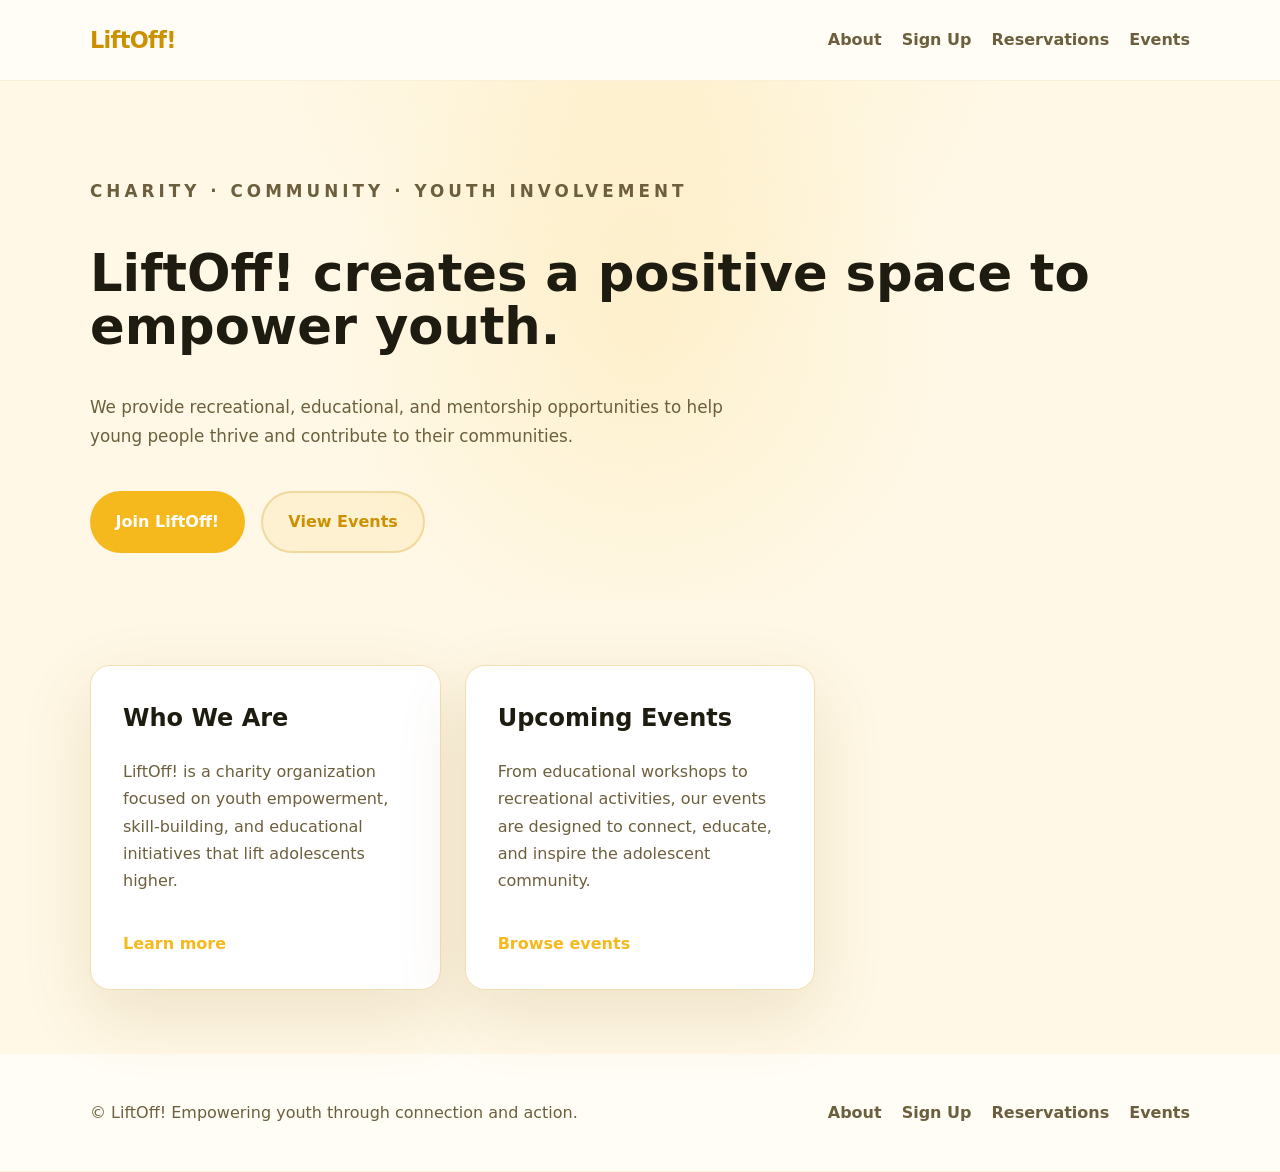
==== index.html @ 83dd5851 "first commit" ====
<!DOCTYPE html>
<html lang="en">
  <head>
    <meta charset="UTF-8" />
    <meta name="viewport" content="width=device-width, initial-scale=1.0" />
    <title>LiftOff! | Promoting Youth Participation</title>
    <link rel="stylesheet" href="styles.css" />
  </head>
  <body>
    <header class="site-header">
      <div class="container header-inner">
        <a class="brand" href="index.html">LiftOff!</a>
        <nav class="main-nav">
          <a href="about.html">About</a>
          <a href="signup.html">Sign Up</a>
          <a href="reservations.html">Reservations</a>
          <a href="events.html">Events</a>
        </nav>
      </div>
    </header>

    <main>
      <section class="hero">
        <div class="container hero-content">
          <p class="eyebrow">Charity · Community · Youth involvement</p>
          <h1>LiftOff! creates a positive space to empower youth.</h1>
          <p>
            We provide recreational, educational, and mentorship opportunities to help young people thrive and contribute to their communities.
          </p>
          <div class="hero-actions">
            <a class="button button-primary" href="signup.html">Join LiftOff!</a>
            <a class="button button-secondary" href="events.html">View Events</a>
          </div>
        </div>
      </section>

      <section class="overview container">
        <article class="card card-feature">
          <h2>Who We Are</h2>
          <p>
            LiftOff! is a charity organization focused on youth empowerment,
            skill-building, and educational initiatives that lift adolescents higher.
          </p>
          <a href="about.html">Learn more</a>
        </article>

        <article class="card card-feature">
          <h2>Upcoming Events</h2>
          <p>
            From educational workshops to recreational activities, our events are designed to connect,
            educate, and inspire the adolescent community.
          </p>
          <a href="events.html">Browse events</a>
        </article>
      </section>
    </main>

    <footer class="site-footer">
      <div class="container footer-inner">
        <p>© LiftOff! Empowering youth through connection and action.</p>
        <nav class="footer-nav">
          <a href="about.html">About</a>
          <a href="signup.html">Sign Up</a>
          <a href="reservations.html">Reservations</a>
          <a href="events.html">Events</a>
        </nav>
      </div>
    </footer>
  </body>
</html>
---- styles.css ----
:root {
  --bg: #fff8e6;
  --surface: #fffdf5;
  --primary: #f5b91d;
  --primary-strong: #cc9100;
  --secondary: #ae7d00;
  --text: #1e1b10;
  --muted: #6d5f3d;
  --border: #f1dfb1;
  --radius: 20px;
  --shadow: 0 24px 70px rgba(133, 95, 14, 0.14);
}

* {
  box-sizing: border-box;
}

body {
  margin: 0;
  font-family: Inter, system-ui, -apple-system, BlinkMacSystemFont, 'Segoe UI', sans-serif;
  background: radial-gradient(circle at top, rgba(245, 185, 29, 0.12), transparent 28%),
    var(--bg);
  color: var(--text);
  line-height: 1.7;
}

a {
  color: inherit;
  text-decoration: none;
}

img {
  max-width: 100%;
  display: block;
}

.container {
  width: min(1100px, calc(100% - 2rem));
  margin: 0 auto;
}

.site-header,
.site-footer {
  width: 100%;
  background: var(--surface);
  border-bottom: 1px solid rgba(204, 145, 0, 0.12);
}

.header-inner,
.footer-inner {
  display: flex;
  align-items: center;
  justify-content: space-between;
  gap: 1rem;
  padding: 1.3rem 0;
}

.brand {
  font-size: 1.4rem;
  font-weight: 800;
  letter-spacing: -0.03em;
  color: var(--primary-strong);
}

.main-nav,
.footer-nav {
  display: flex;
  gap: 1.25rem;
  flex-wrap: wrap;
}

.main-nav a,
.footer-nav a {
  color: var(--muted);
  font-weight: 600;
}

.hero {
  padding: 5rem 0 3rem;
  background: radial-gradient(circle at center, rgba(245, 185, 29, 0.12), transparent 45%);
}

.hero-content {
  display: grid;
  gap: 1.5rem;
}

.eyebrow {
  text-transform: uppercase;
  letter-spacing: 0.24em;
  color: var(--secondary);
  font-size: 0.82rem;
  font-weight: 700;
}

.hero h1 {
  margin: 0;
  font-size: clamp(2.8rem, 4vw, 4.5rem);
  line-height: 1.03;
}

.hero p {
  max-width: 60ch;
  font-size: 1.05rem;
  color: var(--muted);
}

.hero-actions {
  display: flex;
  flex-wrap: wrap;
  gap: 1rem;
}

.button {
  display: inline-flex;
  align-items: center;
  justify-content: center;
  padding: 0.95rem 1.6rem;
  border-radius: 999px;
  font-weight: 700;
  transition: transform 180ms ease, background 180ms ease, color 180ms ease;
}

.button:hover {
  transform: translateY(-1px);
}

.button-primary {
  background: var(--primary);
  color: white;
}

.button-secondary {
  border: 2px solid rgba(204, 145, 0, 0.25);
  color: var(--primary-strong);
  background: rgba(245, 185, 29, 0.1);
}

.overview,
.impact,
.section-content,
.page-section {
  padding: 4rem 0;
}

.card-feature {
  background: white;
  border: 1px solid var(--border);
  border-radius: var(--radius);
  padding: 2rem;
  box-shadow: var(--shadow);
}

.overview {
  display: grid;
  grid-template-columns: repeat(3, minmax(0, 1fr));
  gap: 1.5rem;
}

.overview h2,
.page-section h2 {
  margin-top: 0;
}

.card-feature p {
  color: var(--muted);
}

.card-feature a {
  margin-top: 1.25rem;
  display: inline-block;
  color: var(--primary);
  font-weight: 700;
}

.impact {
  background: rgba(245, 185, 29, 0.12);
  border-radius: 32px;
}

.stats-grid {
  display: grid;
  grid-template-columns: repeat(3, minmax(0, 1fr));
  gap: 1rem;
  margin-top: 2rem;
}

.stat-card {
  background: white;
  border-radius: 24px;
  padding: 1.8rem;
  text-align: center;
  border: 1px solid rgba(15, 23, 42, 0.06);
}

.stat-card strong {
  display: block;
  font-size: 2rem;
  color: var(--primary-strong);
}

.site-footer {
  padding: 1.5rem 0;
}

.site-footer p {
  margin: 0;
  color: var(--muted);
}

@media (max-width: 900px) {
  .overview,
  .stats-grid {
    grid-template-columns: 1fr;
  }

  .header-inner,
  .footer-inner {
    flex-direction: column;
    align-items: flex-start;
  }
}

@media (max-width: 640px) {
  .hero {
    padding-top: 3.5rem;
  }

  .hero h1 {
    font-size: 2.7rem;
  }
}
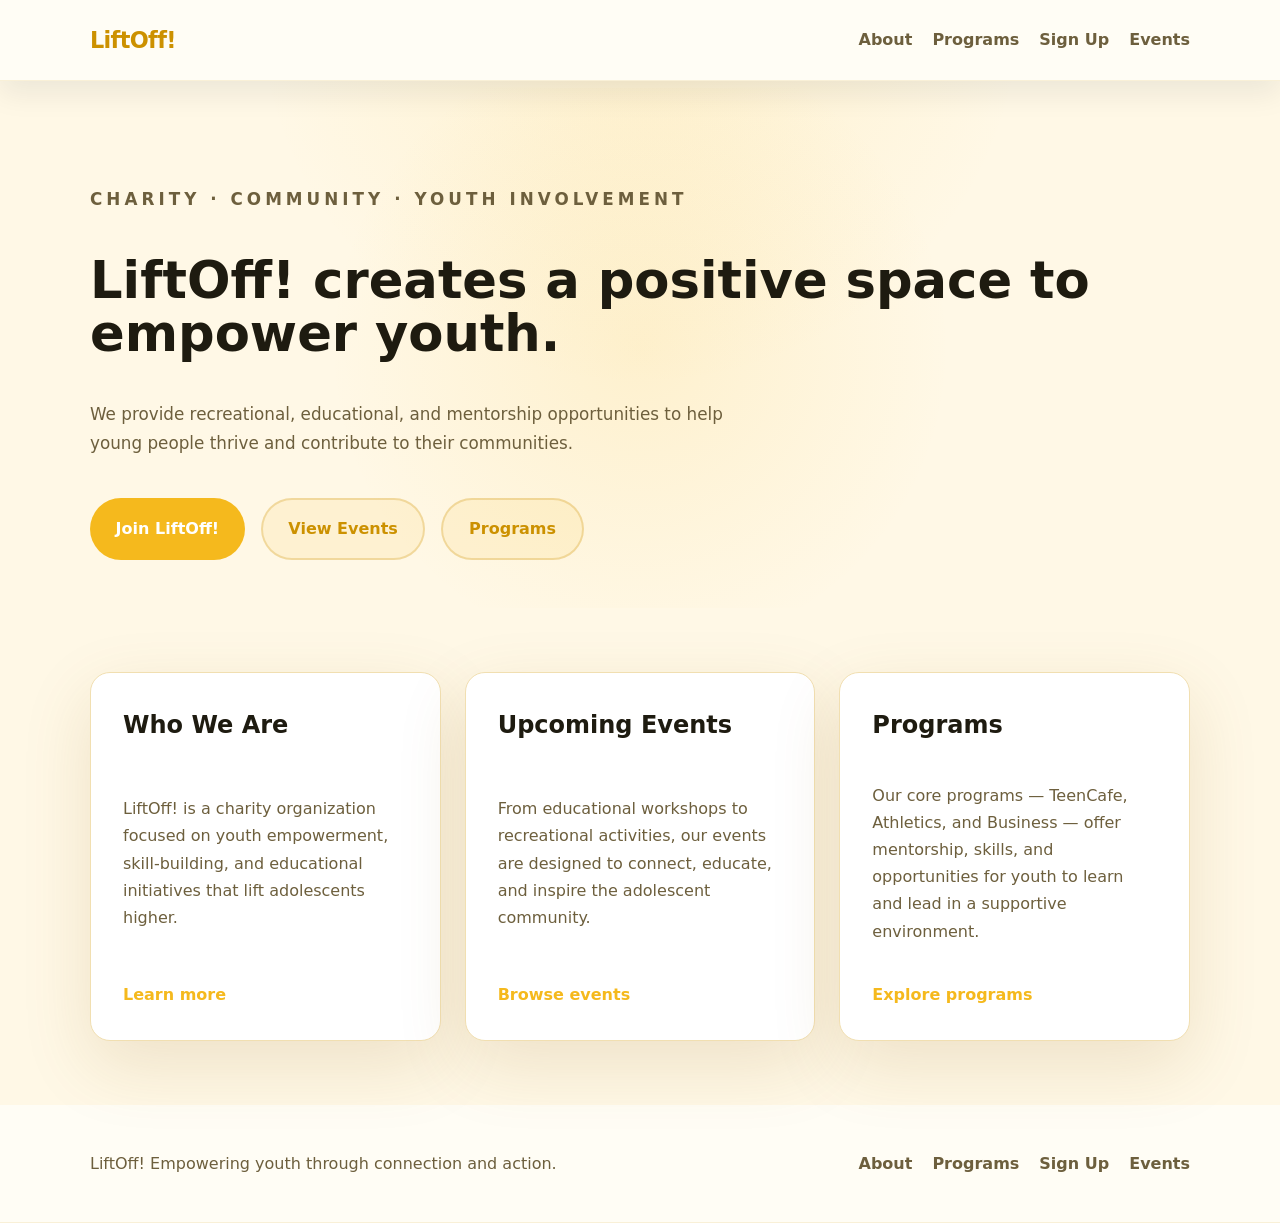
==== commit 44314cf0: "added programs section" ====
--- a/index.html
+++ b/index.html
@@ -12,8 +12,8 @@
         <a class="brand" href="index.html">LiftOff!</a>
         <nav class="main-nav">
           <a href="about.html">About</a>
+          <a href="programs.html">Programs</a>
           <a href="signup.html">Sign Up</a>
-          <a href="reservations.html">Reservations</a>
           <a href="events.html">Events</a>
         </nav>
       </div>
@@ -30,6 +30,7 @@
           <div class="hero-actions">
             <a class="button button-primary" href="signup.html">Join LiftOff!</a>
             <a class="button button-secondary" href="events.html">View Events</a>
+            <a class="button button-secondary" href="programs.html">Programs</a>
           </div>
         </div>
       </section>
@@ -52,16 +53,24 @@
           </p>
           <a href="events.html">Browse events</a>
         </article>
+        <article class="card card-feature">
+          <h2>Programs</h2>
+          <p>
+            Our core programs — TeenCafe, Athletics, and Business — offer mentorship, skills, and opportunities
+            for youth to learn and lead in a supportive environment.
+          </p>
+          <a href="programs.html">Explore programs</a>
+        </article>
       </section>
     </main>
 
     <footer class="site-footer">
       <div class="container footer-inner">
-        <p>© LiftOff! Empowering youth through connection and action.</p>
+        <p>LiftOff! Empowering youth through connection and action.</p>
         <nav class="footer-nav">
           <a href="about.html">About</a>
+          <a href="programs.html">Programs</a>
           <a href="signup.html">Sign Up</a>
-          <a href="reservations.html">Reservations</a>
           <a href="events.html">Events</a>
         </nav>
       </div>
--- a/styles.css
+++ b/styles.css
@@ -17,6 +17,7 @@
 
 body {
   margin: 0;
+  padding-top: 5.5rem;
   font-family: Inter, system-ui, -apple-system, BlinkMacSystemFont, 'Segoe UI', sans-serif;
   background: radial-gradient(circle at top, rgba(245, 185, 29, 0.12), transparent 28%),
     var(--bg);
@@ -44,6 +45,15 @@
   width: 100%;
   background: var(--surface);
   border-bottom: 1px solid rgba(204, 145, 0, 0.12);
+}
+
+.site-header {
+  position: fixed;
+  top: 0;
+  left: 0;
+  right: 0;
+  z-index: 100;
+  box-shadow: 0 12px 30px rgba(15, 23, 42, 0.08);
 }
 
 .header-inner,
@@ -149,6 +159,9 @@
   border-radius: var(--radius);
   padding: 2rem;
   box-shadow: var(--shadow);
+  display: flex;
+  flex-direction: column;
+  justify-content: space-between;
 }
 
 .overview {
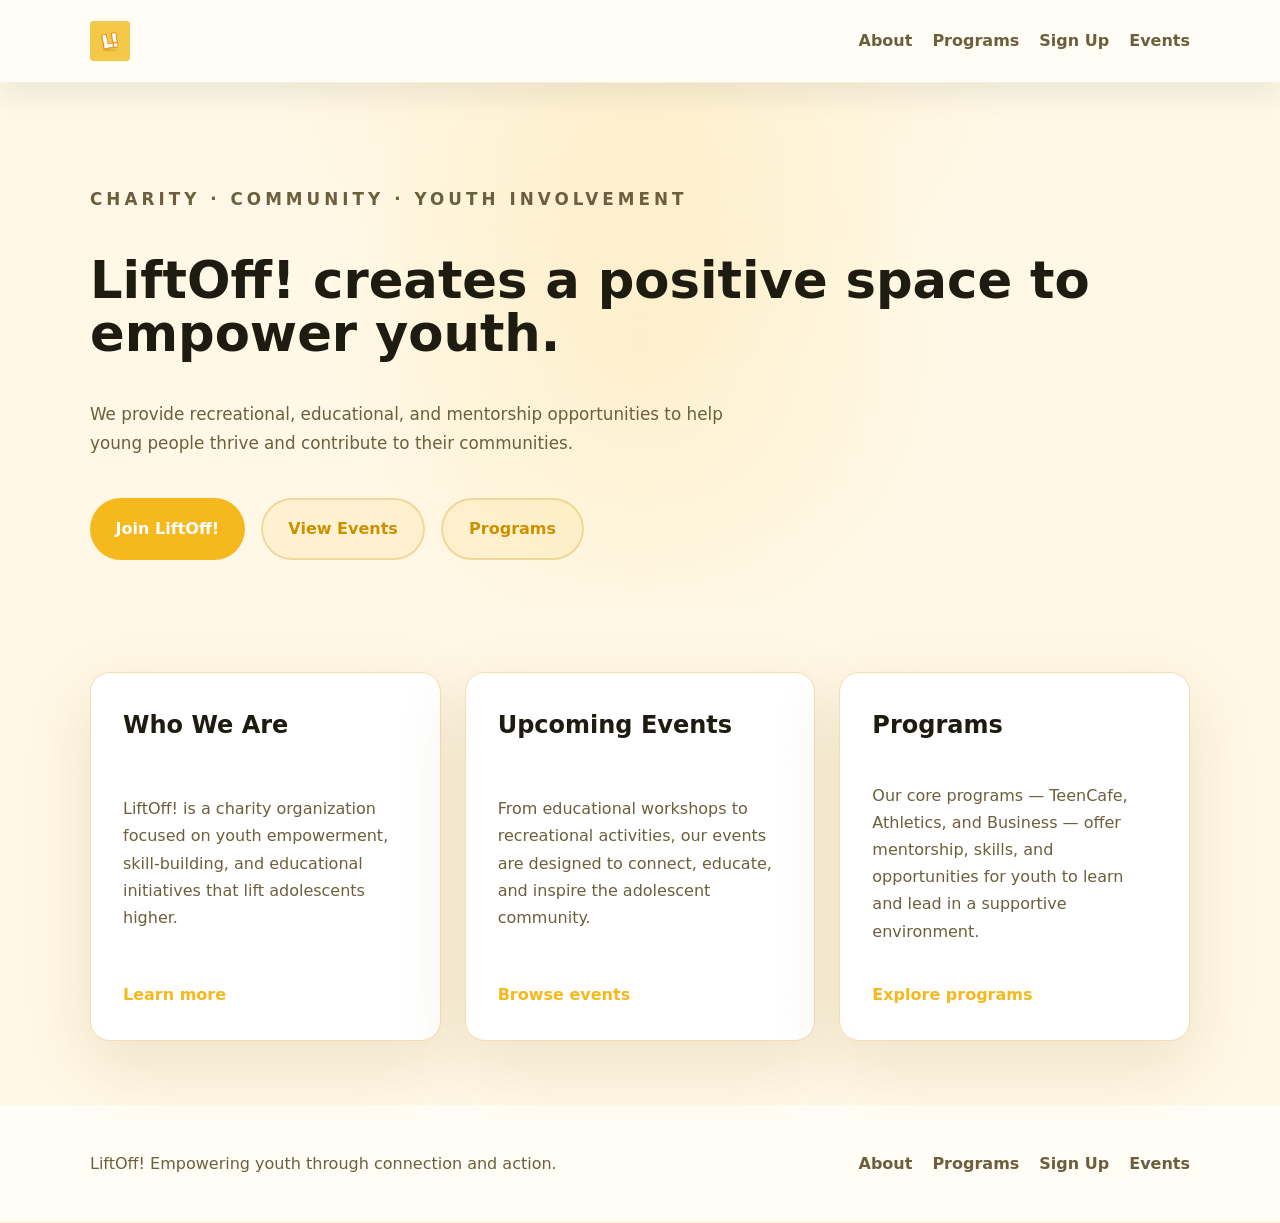
==== commit a421129f: "added logo" ====
--- a/index.html
+++ b/index.html
@@ -9,7 +9,9 @@
   <body>
     <header class="site-header">
       <div class="container header-inner">
-        <a class="brand" href="index.html">LiftOff!</a>
+        <a class="brand" href="index.html">
+          <img src="logo.png" alt="LiftOff logo" class="brand-logo">
+        </a>
         <nav class="main-nav">
           <a href="about.html">About</a>
           <a href="programs.html">Programs</a>
--- a/styles.css
+++ b/styles.css
@@ -66,10 +66,16 @@
 }
 
 .brand {
-  font-size: 1.4rem;
-  font-weight: 800;
-  letter-spacing: -0.03em;
+  display: inline-flex;
+  align-items: center;
+  min-height: 2.5rem;
   color: var(--primary-strong);
+}
+
+.brand-logo {
+  height: 2.5rem;
+  width: auto;
+  display: block;
 }
 
 .main-nav,
